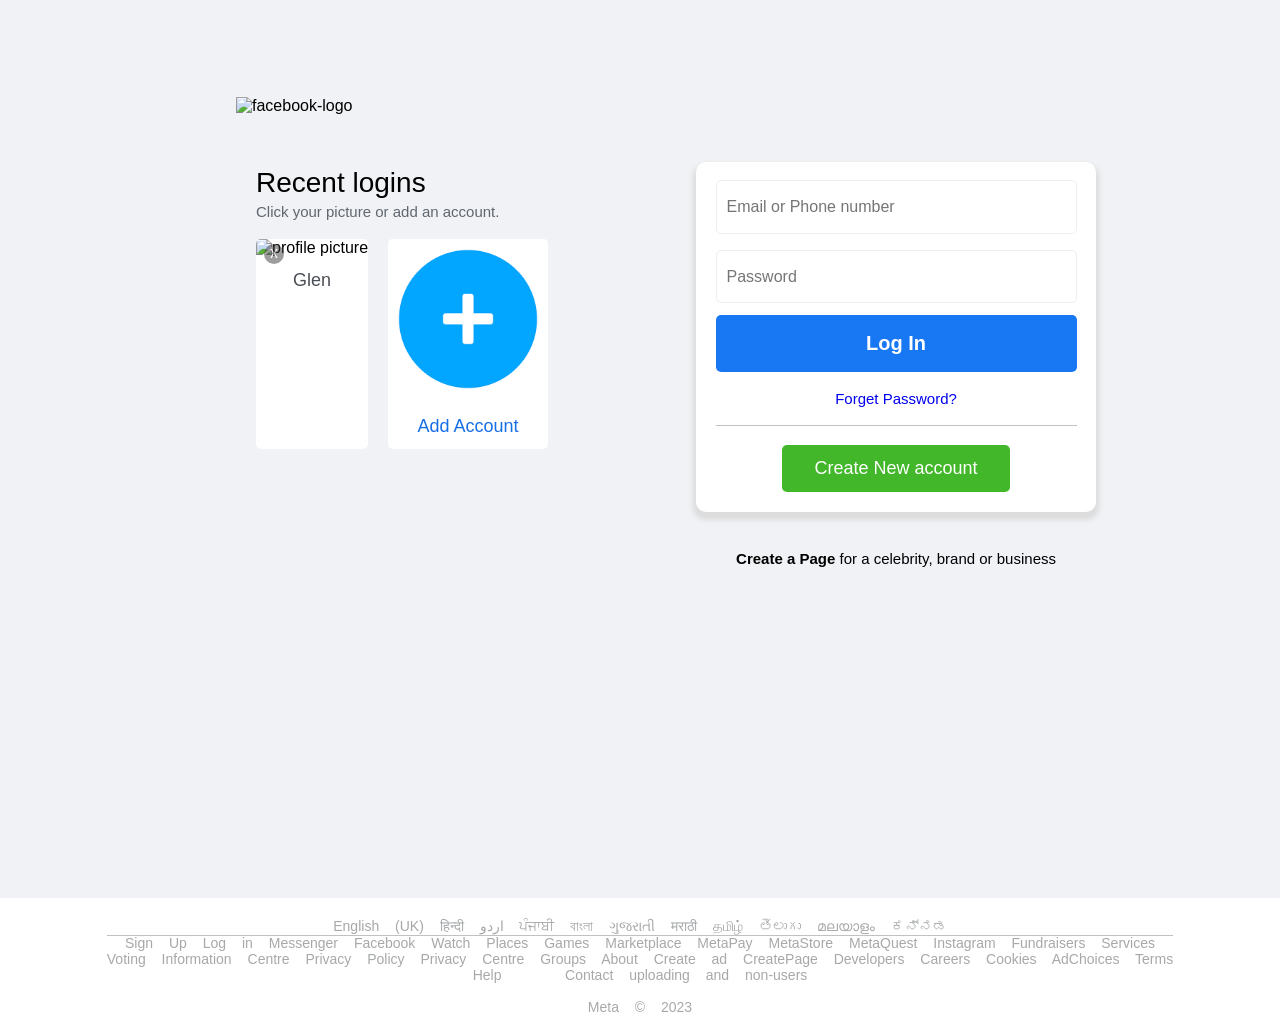
==== index.html @ e5edfdb2 "facebook login" ====
<!DOCTYPE html>
<html lang="en">
  <head>
    <meta charset="utf-8">
    <link rel="stylesheet" href="style.css">
    <link rel="icon" href="logo.png">
    <title>Facebook - Log in or Sign up\\</title>
  </head>
  <body>
    <div id="container">
      <div id="recent-logins">
        <img id="facebook" src="	https://static.xx.fbcdn.net/rsrc.php/y8/r/dF5SId3UHWd.svg" alt="facebook-logo">
        <div id="title">Recent logins</div>
        <div id="subtitles">Click your picture or add an account.</div>
        <div id="cards">
          <div id="card-1">
          <div id="cancel">x</div>
          <img id="card-1-img" src="images.jpeg" alt="profile picture">
          <div class="username">Glen</div>
          </div>
          <div id="card-2">
            <img id="card-2-img" src="add_acc.png" alt="add account">
            <div id="add-account" class="username">Add Account</div>
          </div>
        </div>
      </div>
      <div id="login">
        <input type="text" placeholder="Email or Phone number">
        <input type="password" placeholder="Password">
        <input type="button" value="Log In" id="login-button">
        <a href="#">Forget Password?</a>
        <hr style="width: 95% ;">
        <input type="button" value="Create New account" id="create-new-account">
        <p><strong>Create a Page </strong>for a celebrity, brand or business</p>
      </div>
    </div>
    <footer>
      <div>
        English (UK)
        हिन्दी
        اردو
        ਪੰਜਾਬੀ
        বাংলা
        ગુજરાતી
        मराठी
        தமிழ்
        తెలుగు
        മലയാളം
        ಕನ್ನಡ
        <hr style="width: 100%;">
        Sign Up Log in Messenger Facebook Watch Places Games Marketplace MetaPay 
        MetaStore MetaQuest Instagram Fundraisers Services
        <br>
        Voting Information Centre Privacy Policy  Privacy Centre Groups About Create ad CreatePage Developers Careers Cookies AdChoices Terms
        <br>
        Help &nbsp;&nbsp; Contact uploading and non-users
        <br><br>
        Meta © 2023
      </div>
    </footer>

  </body>
</html>
---- style.css ----
*{
  margin: 0;
  padding: 0;
  font-family: Helvetica,Arial,sans-serif;
  box-sizing: border-box;
}

body{
  background-color: #f0f2f5;
  position: relative;
  height: 115vh;
  overflow-x: hidden;
}

#container{
  display: flex;
}

#recent-logins{
  display: flex;
  flex-direction: column;
  position: relative;
  left: 20vw;
  top: 13vh;
  margin-right: 30vw;
}

#facebook{
    height: 70px;
    width: 198px;
    margin: -20px;
}

#recent-logins > #title{
  font-size: 28px;
  font-weight: normal;
  line-height: 32px;
  margin-top: 20px;
  margin-bottom: 5px;
}

#recent-logins > #subtitles{
  color: #606770;
  font-size: 15px;
  line-height: 15px;
  margin-bottom: 20px;
  font-weight: 400;
}

#cards{
  display: flex;
}

#card-1, #card-2{
  position: relative;
  background-color: white;
  margin-right: 10px;
  border-radius: 5px;
  margin-right: 20px;
}

#card-1:hover, #card-2:hover{
  box-shadow: 0 8px 16px 0 rgba(0,0,0,0.2);
  cursor: pointer;
  transition: box-shadow 0.3s;
}

#card-1-img, #card-2-img{
  height: 160px;
  width: 160px;
  border-top-left-radius: 5px;
  border-top-right-radius: 5px;
}

#add-account{
  color: #166FE5;
}

.username{
  font-size: 18px;
  line-height: 22px;
  padding: 12px;
  text-align: center;
  color: rgb(75,79,86);
}

#cancel{
  position:  absolute;
  left: 8px;
  color: white;
  top: 5px;
  border-radius: 50%;
  height: 20px;
  text-align: center;
  width: 20px;
  background-color: rgb(63,62,62);
  opacity: 0.5;
}

#card-1:hover #cancel{
  background-color: white;
  opacity: 1.0;
  color: rgb(194,193,193);
  height: 25px;
  width: 25px;
  line-height: 22px;
  top: -5px;
  left: -5px;
  font-size: 25px;
  transition: 0.3s;
}

#login {
  position: relative;
  background-color: #FFFFFF;
  height: 350px;
  width: 400px;
  border-radius: 10px;
  display: flex;
  flex-direction: column;
  top: 18vh;
  justify-content: flex-start;
  padding: 10px 10px 20px 10px;
  align-items: center;
  box-shadow: 0 5px 5px 3px gainsboro;
}

#login  > a{
  margin: 18px 0;
  text-decoration: none;
  font-size: 15px;
  color: 1877F2;
}

#login > a:hover{
  text-decoration: underline;
  cursor: pointer;
}

hr{
  width: 95%;
  height: 0.1%;
  background-color: rgb(194,193,193);
  border: none;
}

#login > input[type=text], #login > input[type=password] {
  height: 35%;
  margin: 8px 0;
  border-radius: 5px;
  padding-left: 10px;
  font-size: 16px;
  width: 95%;
  border: 1.5px solid #EEEFF0;
}

#login >input[type=password] {
  margin-bottom: 12px;
}

#login > input[type=text]:focus, #login > input[type=password]:focus {
  outline: none;
  border: 1px solid blue;
  box-shadow: 0 0 5px #719ECE;
  caret-color: blue;
}

#login-button{
  background-color: #1877F2;
  color: #FFFFFF;
  font-size: 20px;
  border-radius: 5px;
  border: none;
  height: 120px;
  font-weight: bold;
  width: 95%;
}

#login-button:hover{
  background-color: #166FE5;
  cursor: pointer;
}

#create-new-account{
  background-color: #42b72a;
  color: #FFFFFF;
  font-size: 18px;
  border-radius: 5px;
  border: none;
  height: 100px;
  width: 60%;
  margin-top: 20px;
}

#create-new-account:hover{
  background-color: #36A420;
  cursor: pointer;
}

P{
  font-size: 15px;
  position: absolute;
  bottom: -55px;
}

footer{
  background-color: #FFFFFF;
  position: absolute;
  bottom: 0;
  width: 100vw;
  padding: 20px;
  color: #a6a8aa;
  font-size: 14px;
  margin-top: 100px;
  display: flex;
  justify-content: center;
  word-spacing: 12px;
  list-style: 20px;
  text-align: center;
}

@media screen and (max-width: 1114px){
  #recent-logins{
    left: 70px;
    margin-right: 22vw;
  }

  #login{
    right: 30px;
  }

}
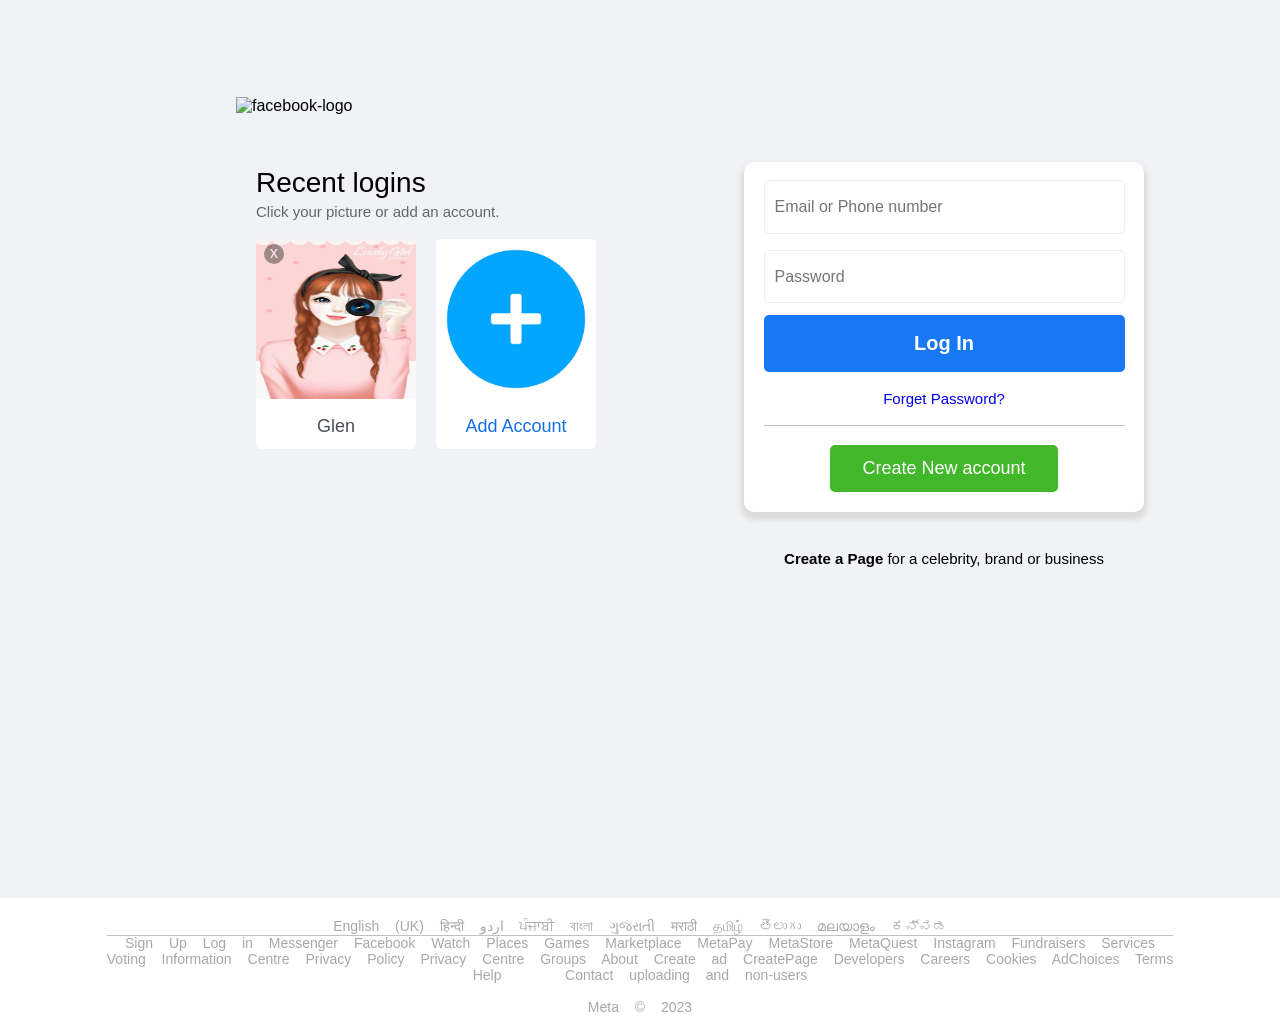
==== commit 3c531715: "Update index.html" ====
--- a/index.html
+++ b/index.html
@@ -15,7 +15,7 @@
         <div id="cards">
           <div id="card-1">
           <div id="cancel">x</div>
-          <img id="card-1-img" src="images.jpeg" alt="profile picture">
+          <img id="card-1-img" src="images.jpg" alt="profile picture">
           <div class="username">Glen</div>
           </div>
           <div id="card-2">
@@ -48,7 +48,7 @@
         മലയാളം
         ಕನ್ನಡ
         <hr style="width: 100%;">
-        Sign Up Log in Messenger Facebook Watch Places Games Marketplace MetaPay 
+        Sign Up Log in Messenger Facebook Watch Places Games Marketplace MetaPay
         MetaStore MetaQuest Instagram Fundraisers Services
         <br>
         Voting Information Centre Privacy Policy  Privacy Centre Groups About Create ad CreatePage Developers Careers Cookies AdChoices Terms
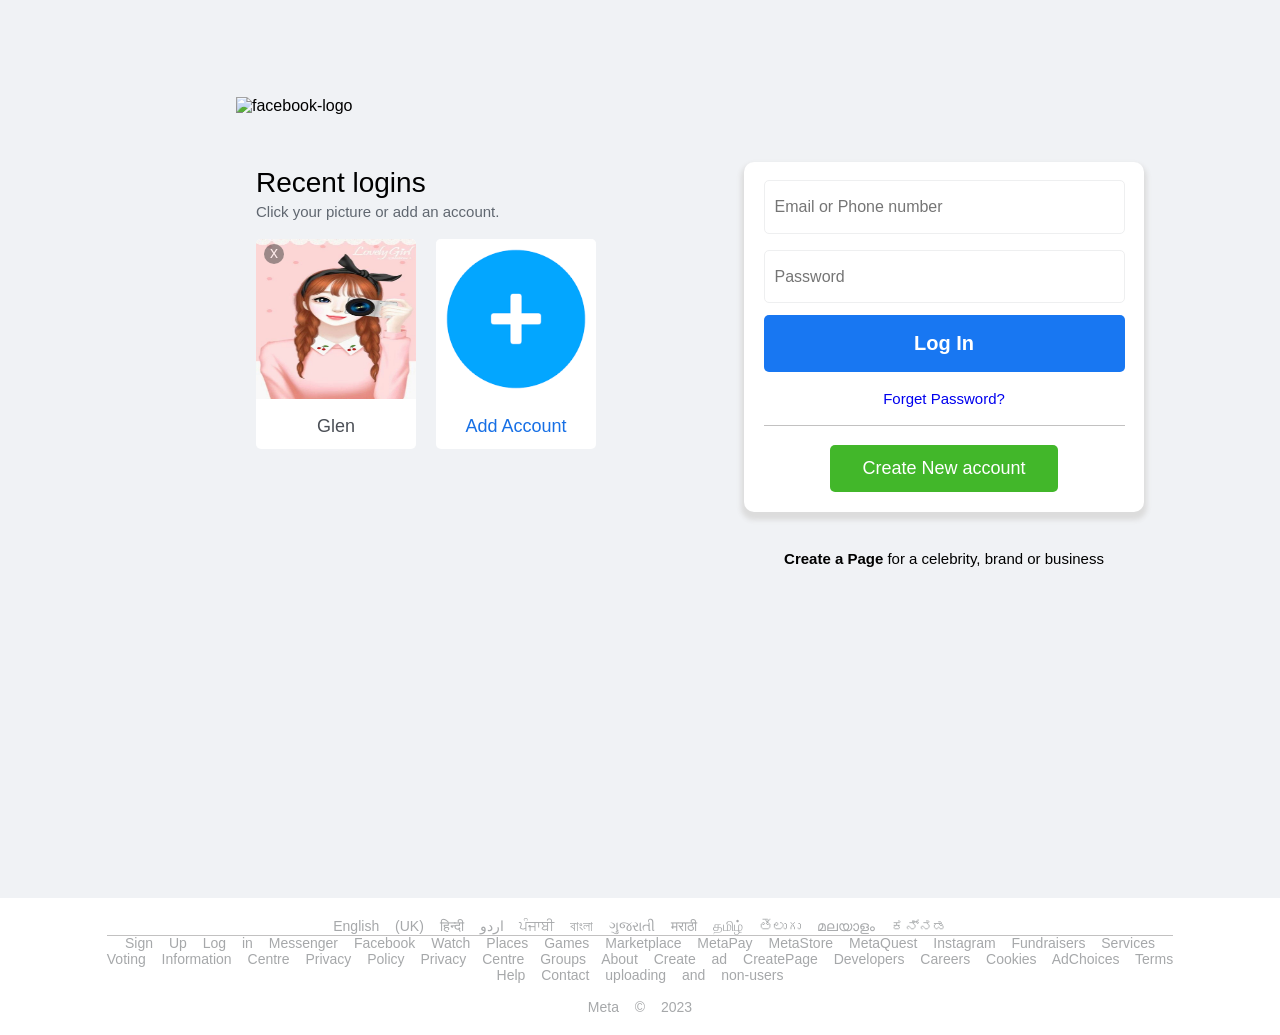
==== commit 0f72d74c: "Update index.html" ====
--- a/index.html
+++ b/index.html
@@ -53,7 +53,7 @@
         <br>
         Voting Information Centre Privacy Policy  Privacy Centre Groups About Create ad CreatePage Developers Careers Cookies AdChoices Terms
         <br>
-        Help &nbsp;&nbsp; Contact uploading and non-users
+        Help Contact uploading and non-users
         <br><br>
         Meta © 2023
       </div>
